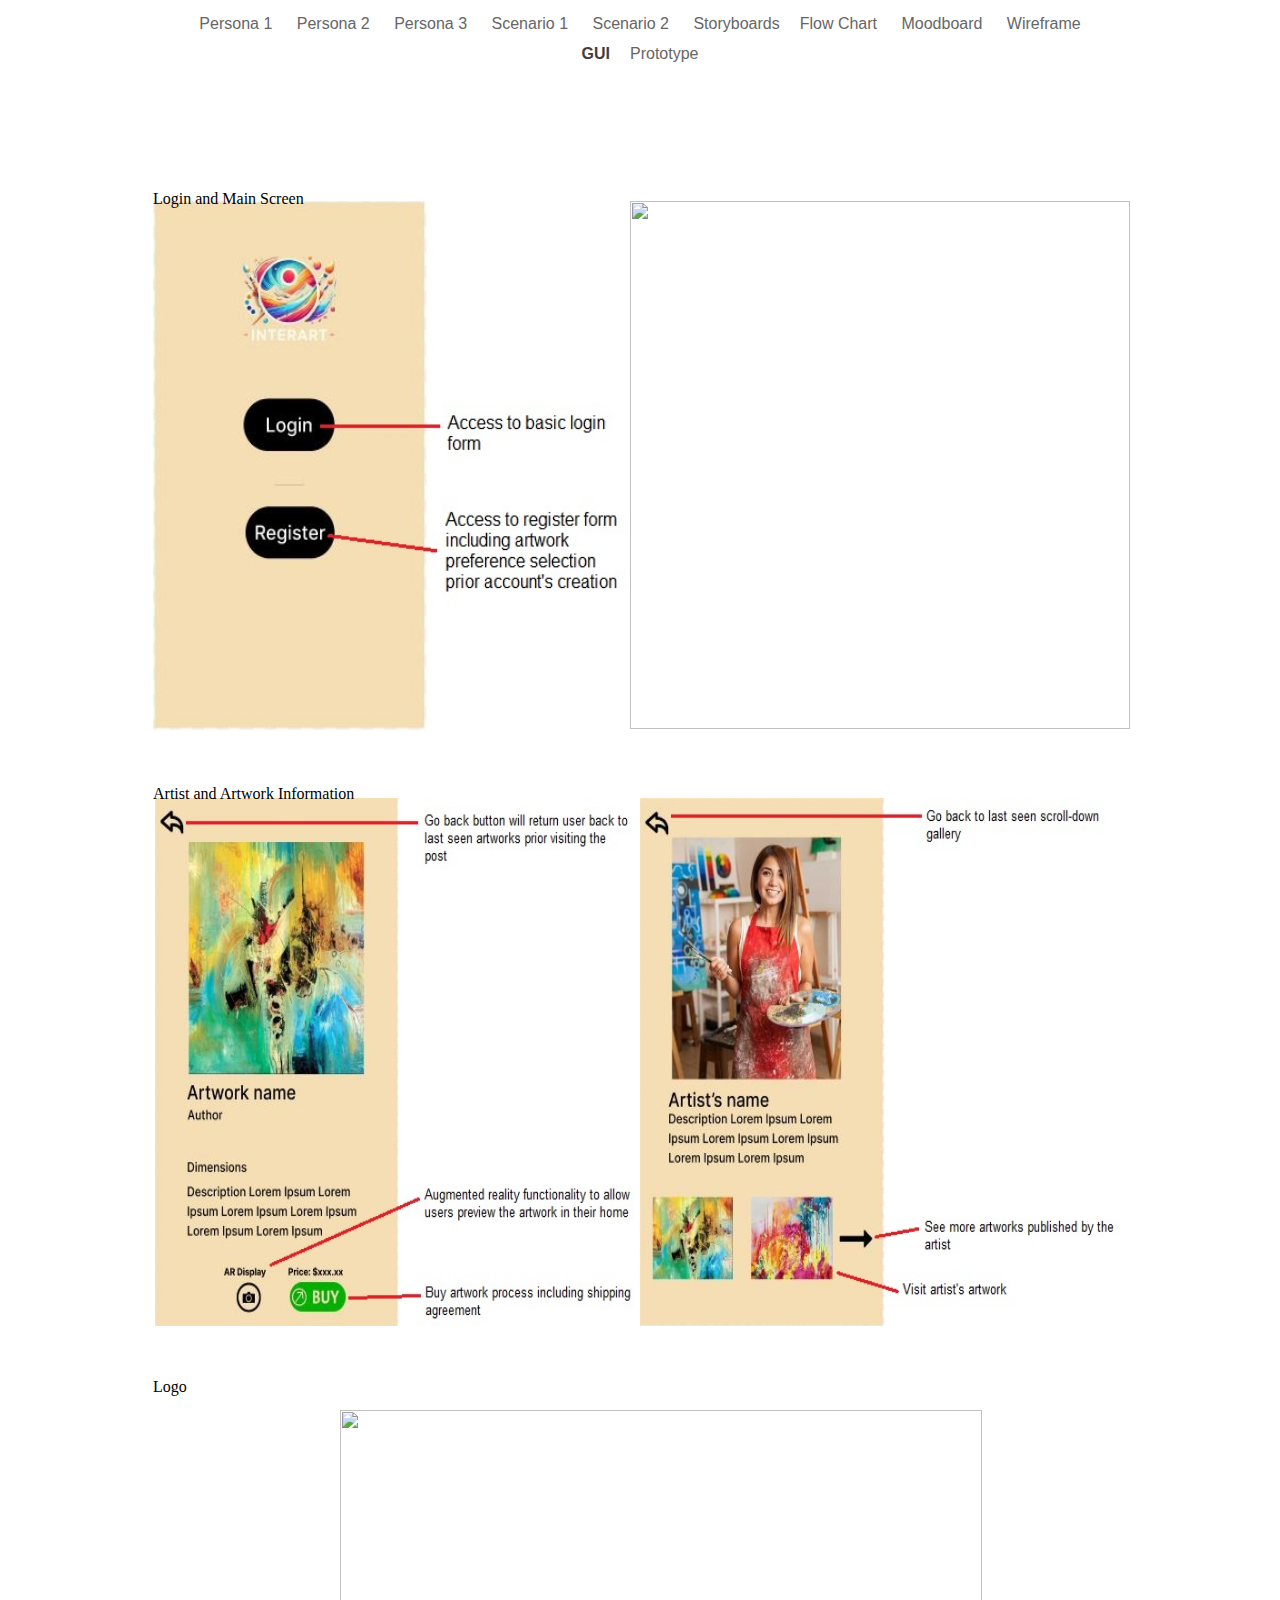
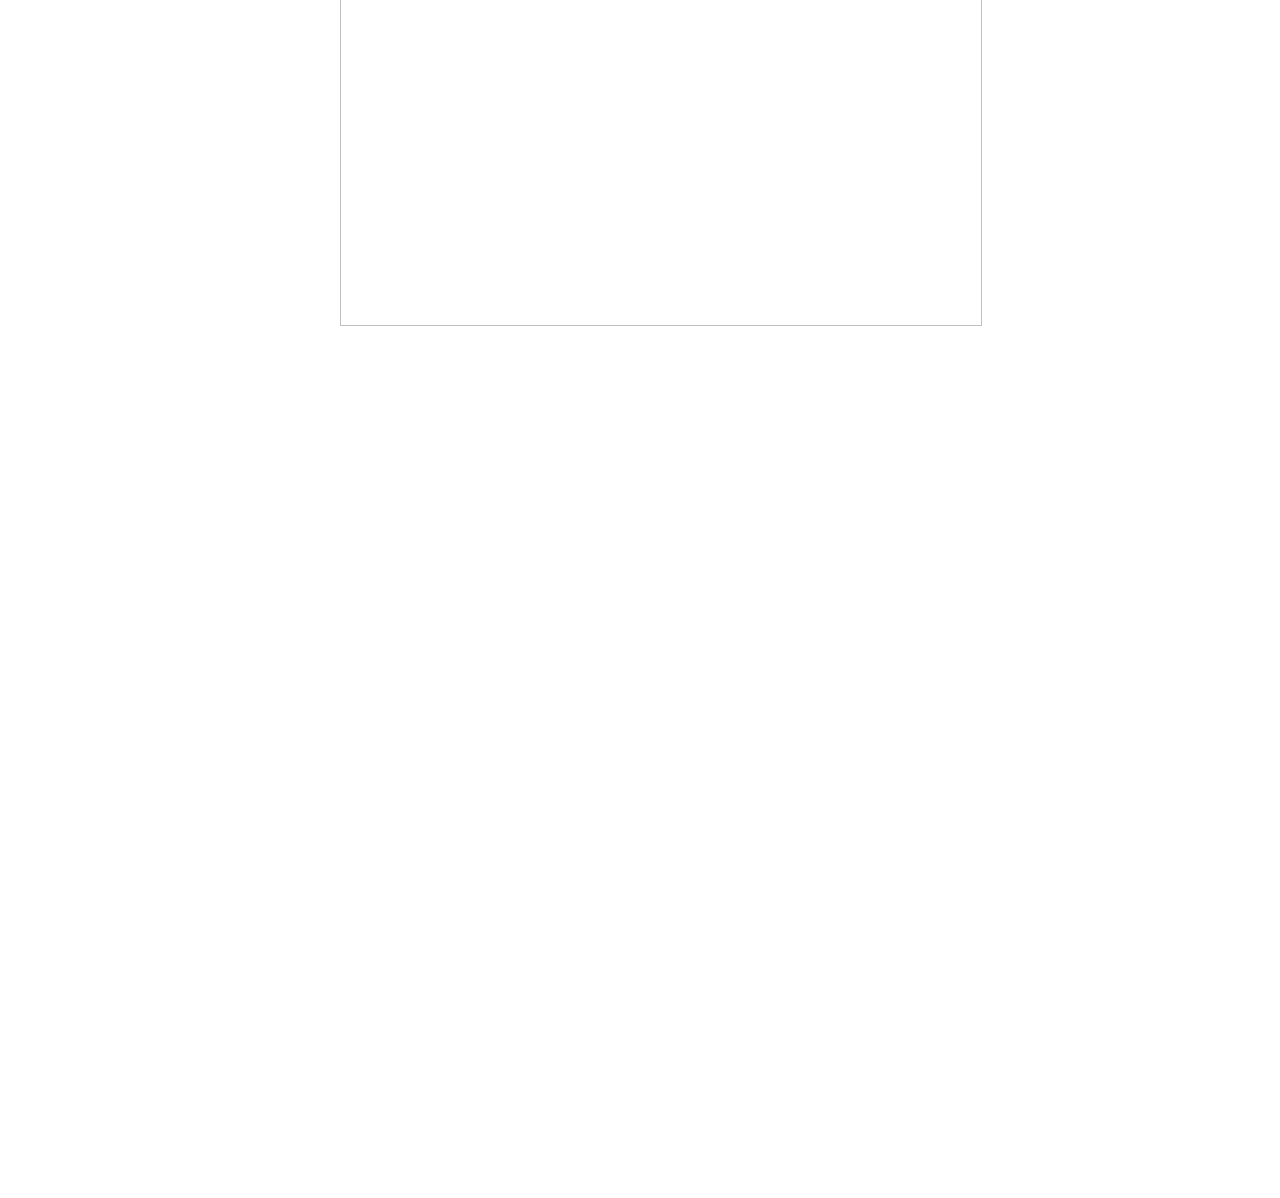
==== GUI.html @ 5694889e "Add files via upload" ====
<!DOCTYPE html PUBLIC "-//W3C//DTD XHTML 1.0 Transitional//EN" "http://www.w3.org/TR/xhtml1/DTD/xhtml1-transitional.dtd">
<!-- saved from url=(0081)https://www3.cs.stonybrook.edu/~tony/hci/examples/VirtualVisitSite/Wireframe.html -->
<html xmlns="http://www.w3.org/1999/xhtml" xml:lang="en" lang="en"><head><meta http-equiv="Content-Type" content="text/html; charset=UTF-8">
    
    <meta name="Generator" content="iWeb 3.0.4">
    <meta name="iWeb-Build" content="local-build-20130509">
    <meta http-equiv="X-UA-Compatible" content="IE=EmulateIE7">
    <meta name="viewport" content="width=1000">
    <title>GUI</title>
    <link rel="stylesheet" type="text/css" media="screen,print" href="./Wireframe_files/Wireframe.css">
    <!--[if lt IE 8]><link rel='stylesheet' type='text/css' media='screen,print' href='Wireframe_files/WireframeIE.css'/><![endif]-->
    <!--[if gte IE 8]><link rel='stylesheet' type='text/css' media='screen,print' href='Media/IE8.css'/><![endif]-->
    <script type="text/javascript" src="./Wireframe_files/iWebSite.js"></script>
    <script type="text/javascript" src="./Wireframe_files/WidgetCommon.js"></script>
    <script type="text/javascript" src="./Wireframe_files/navbar.js"></script>
    <script type="text/javascript" src="./Wireframe_files/iWebImage.js"></script>
    <script type="text/javascript" src="./Wireframe_files/Wireframe.js"></script>
  <style type="text/css">div#widget0 .navbar {
	font-family: Arial, sans-serif;
	font-size: 1em;
	color: #666;
	margin: 9px 0px 6px 0px;
	line-height: 30px;
}

div#widget0 .navbar-bg {
	text-align: center;
}

div#widget0 .navbar-bg ul {
	list-style: none;
	margin: 0px;
	padding: 0px;
}


div#widget0 li {
	list-style-type: none;
	display: inline;
	padding: 0px 10px 0px 10px;
}


div#widget0 li a {
	text-decoration: none;
	color: #666;
}

div#widget0 li a:visited {
	text-decoration: none;
	color: #666;
}

div#widget0 li a:hover
{
 	color: #463C3C;
	text-decoration: none;
}


div#widget0 li.current-page a
{
	 color: #463C3C;
	text-decoration: none;
	font-weight: bold;

}
</style></head>
  <body style="background: rgb(255, 255, 255); margin: 0pt; " onload="onPageLoad();" onunload="onPageUnload();">
    <div style="text-align: center; ">
      <div style="margin-bottom: 0px; margin-left: auto; margin-right: auto; margin-top: 0px; overflow: hidden; position: relative; word-wrap: break-word;  background: rgb(255, 255, 255); text-align: left; width: 1000px; " id="body_content">
        <div style="margin-left: 0px; position: relative; width: 1000px; z-index: 0; " id="nav_layer">
          <div style="height: 0px; line-height: 0px; " class="bumper">&nbsp;</div>
          <div class="com-apple-iweb-widget-navbar flowDefining" id="widget0" style="margin-left: 0px; margin-top: 0px; opacity: 1.00; position: relative; width: 1000px; z-index: 1; ">
    
            <div id="widget0-navbar" class="navbar">

      
              <div id="widget0-bg" class="navbar-bg">

        
                <ul id="widget0-navbar-list" class="navbar-list"></li><li class="noncurrent-page"><a href="Persona 1.html">Persona&nbsp;1 </a></li><li class="noncurrent-page"><a href="Persona 2.html">Persona&nbsp;2 </a></li><li class="noncurrent-page"><a href="Persona 3.html">Persona&nbsp;3 </a></li><li class="noncurrent-page"><a href="Scenario 1 Browse by Plan.html">Scenario&nbsp;1 </a></li><li class="noncurrent-page"><a href="Scenario 2 Browse by Category.html">Scenario&nbsp;2 </a></li><li class="noncurrent-page"><a href="Scenarios.html">Storyboards</a></li></li><li class="noncurrent-page"><a href="FlowChart.html">Flow&nbsp;Chart </a></li><li class="noncurrent-page"><a href="Moodboard.html">Moodboard </a></li></li><li class="noncurrent-page"><a href="Wireframe.html">Wireframe </a></li><li class="current-page"><a href="GUI.html">GUI</a></li><li class="noncurrent-page"><a href="Prototype.html">Prototype</a></li>
                
      
</div>
              
    
</div>
          </div>
          <script type="text/javascript"><!--//--><![CDATA[//><!--
new NavBar('widget0', 'Scripts/Widgets/Navbar', 'Scripts/Widgets/SharedResources', '.', {"path-to-root": "", "navbar-css": ".navbar {\n\tfont-family: Arial, sans-serif;\n\tfont-size: 1em;\n\tcolor: #666;\n\tmargin: 9px 0px 6px 0px;\n\tline-height: 30px;\n}\n\n.navbar-bg {\n\ttext-align: center;\n}\n\n.navbar-bg ul {\n\tlist-style: none;\n\tmargin: 0px;\n\tpadding: 0px;\n}\n\n\nli {\n\tlist-style-type: none;\n\tdisplay: inline;\n\tpadding: 0px 10px 0px 10px;\n}\n\n\nli a {\n\ttext-decoration: none;\n\tcolor: #666;\n}\n\nli a:visited {\n\ttext-decoration: none;\n\tcolor: #666;\n}\n\nli a:hover\r{\r\n \tcolor: #463C3C;\n\ttext-decoration: none;\r}\n\n\nli.current-page a\r{\r\t color: #463C3C;\n\ttext-decoration: none;\n\tfont-weight: bold;\r\r}\n", "current-page-GUID": "9FDEF1D4-D369-4D3C-9753-6FD51572F139", "isCollectionPage": "NO"});
//--><!]]></script>
          <div style="clear: both; height: 0px; line-height: 0px; " class="spacer">&nbsp;</div>
        </div>
        <div style="height: 73px; margin-left: 0px; position: relative; width: 1000px; z-index: 10; " id="header_layer">
          <div style="height: 0px; line-height: 0px; " class="bumper">&nbsp;</div>
          <div style="height: 1px; width: 1001px;  height: 1px; left: -1px; position: absolute; top: 3px; width: 1001px; z-index: 1; " class="tinyText">
            <div style="position: relative; width: 1001px; ">
              <img src="./Wireframe_files/shapeimage_1.jpg" alt="" style="height: 1px; left: 0px; position: absolute; top: 0px; width: 1001px; ">
            </div>
          </div>
          


          <div style="height: 50px; width: 971px;  height: 50px; left: 11px; position: absolute; top: 23px; width: 971px; z-index: 1; " class="tinyText style_SkipStrokeSkipFillSkipOpacity shadow_0"><canvas width="992" height="71" style="position: absolute; top: -6px; left: -6px;"></canvas>
            <div style="position: relative; width: 971px; ">
              <img src="./GUI files/shapeimage_2.png" alt="Wireframe" style="height: 42px; left: 0px; margin-left: 4px; margin-top: 4px; position: absolute; top: 0px; width: 963px; opacity: 0;">
            </div>
          </div>
        </div>
        <div style="margin-left: 0px; position: relative; width: 1000px; z-index: 5; " id="body_layer">
          <div style="height: 0px; line-height: 0px; " class="bumper">&nbsp;</div>
          <div style="height: 1px; width: 998px;  height: 0px; left: 1px; position: absolute; top: 1884px; width: 998px; z-index: 1; " class="tinyText">
            <div style="position: relative; width: 998px; ">
              <img src="./Wireframe_files/shapeimage_3.jpg" alt="" style="height: 1px; left: 0px; position: absolute; top: 0px; width: 998px; ">
            </div>
          </div>
          


          <div style="height: 1298px; width: 1680px;  height: 1298px; left: 13px; position: absolute; top: 53px; width: 1680px; z-index: 1; " class="">
            <img src="./GUI files/login-register.JPG" alt="" style="border: none; height: 531px; width: 500px; ">
          </div>
          <div style="height: 1298px; width: 1680px;  height: 1298px; left: 490px; position: absolute; top: 53px; width: 1680px; z-index: 1; " class="">
            <img src="./GUI files/artwork scroll-down gallery.JPG" alt="" style="border: none; height: 528px; width: 500px; ">
          </div>
          


          <div style="height: 749px; width: 969px;  height: 749px; left: 15.2px; position: absolute; top: 650px; width: 969px; z-index: 1; " class="tinyText style_SkipStroke stroke_0">
            <img src="./GUI files/artwork post.JPG" alt="" style="border: none; height: 528px; width: 500px; ">
          </div>
          <div style="height: 749px; width: 969px;  height: 749px; left: 500px; position: absolute; top: 650px; width: 969px; z-index: 1; " class="tinyText style_SkipStroke stroke_0">
            <img src="./GUI files/artist profile.JPG" alt="" style="border: none; height: 528px; width: 490px; ">
          </div>


          <div style="height: 529px; width: 966px;  height: 528px; left: 14px; position: absolute; top: 53px; width: 965px; z-index: 1; " class="tinyText style_SkipStrokeSkipFillSkipOpacity_1 shadow_1"><canvas width="987" height="550" style="position: absolute; top: -6px; left: -6px;"></canvas>
            <div style="position: relative; width: 965px; ">
              <img src="./Wireframe_files/shapeimage_4.png" alt="" style="height: 529px; left: 0px; position: absolute; top: 0px; width: 966px; opacity: 0;">
            </div>
          </div>
          


          <div style="height: 529px; width: 966px;  height: 528px; left: 14px; position: absolute; top: 649px; width: 965px; z-index: 1; " class="tinyText style_SkipStrokeSkipFillSkipOpacity_1 shadow_2"><canvas width="987" height="550" style="position: absolute; top: -6px; left: -6px;"></canvas>
            <div style="position: relative; width: 965px; ">
              <img src="./Wireframe_files/shapeimage_5.png" alt="" style="height: 529px; left: 0px; position: absolute; top: 0px; width: 966px; opacity: 0;">
            </div>
          </div>
          


          <div id="id1" style="height: 38px; left: 13px; position: absolute; top: 19px; width: 234px; z-index: 1; " class="style_SkipStroke_1 shape-with-text">
            <div class="text-content graphic_textbox_layout_style_default_External_234_38" style="padding: 0px; ">
              <div class="graphic_textbox_layout_style_default">
                <p style="padding-bottom: 0pt; padding-top: 0pt; line-height: 31.35px;" class="paragraph_style">Login and Main Screen</p>
              </div>
            </div>
          </div>
          


          <div id="id2" style="height: 38px; left: 13px; position: absolute; top: 614px; width: 234px; z-index: 1; " class="style_SkipStroke_1 shape-with-text">
            <div class="text-content graphic_textbox_layout_style_default_External_234_38" style="padding: 0px; ">
              <div class="graphic_textbox_layout_style_default">
                <p style="padding-bottom: 0pt; padding-top: 0pt; line-height: 31.35px;" class="paragraph_style">Artist and Artwork Information</p>
              </div>
            </div>
          </div>
          


          


          <div style="height: 516px; width: 442px;  height: 516px; left: 200px; position: absolute; top: 1262px; width: 442px; z-index: 1; " class="tinyText style_SkipStroke stroke_0">
            <img src="./Wireframe_files/interart_logo-removebg-preview.png" alt="" style="border: none; height: 516px; width: 642px; ">
          </div>
          


    
          


          <div id="id3" style="height: 72px; left: 13px; position: absolute; top: 1214px; width: 455px; z-index: 1; " class="style_SkipStroke_1 shape-with-text">
            <div class="text-content graphic_textbox_layout_style_default_External_455_72" style="padding: 0px; ">
              <div class="graphic_textbox_layout_style_default">
                <p style="padding-bottom: 0pt; padding-top: 0pt; " class="paragraph_style">Logo</p>
              </div>
            </div>
          </div>
          


          </div>
          <div style="height: 2500px; line-height: 2500px; " class="spacer">&nbsp;</div>
        </div>
        <div style="height: 150px; margin-left: 0px; position: relative; width: 1000px; z-index: 15; " id="footer_layer">
          <div style="height: 0px; line-height: 0px; " class="bumper">&nbsp;</div>
        </div>
      </div>
    </div>
  



<div id="hl-aria-live-message-container" aria-live="polite" class="visually-hidden"></div><div id="hl-aria-live-alert-container" role="alert" aria-live="assertive" class="visually-hidden"></div></body></html>
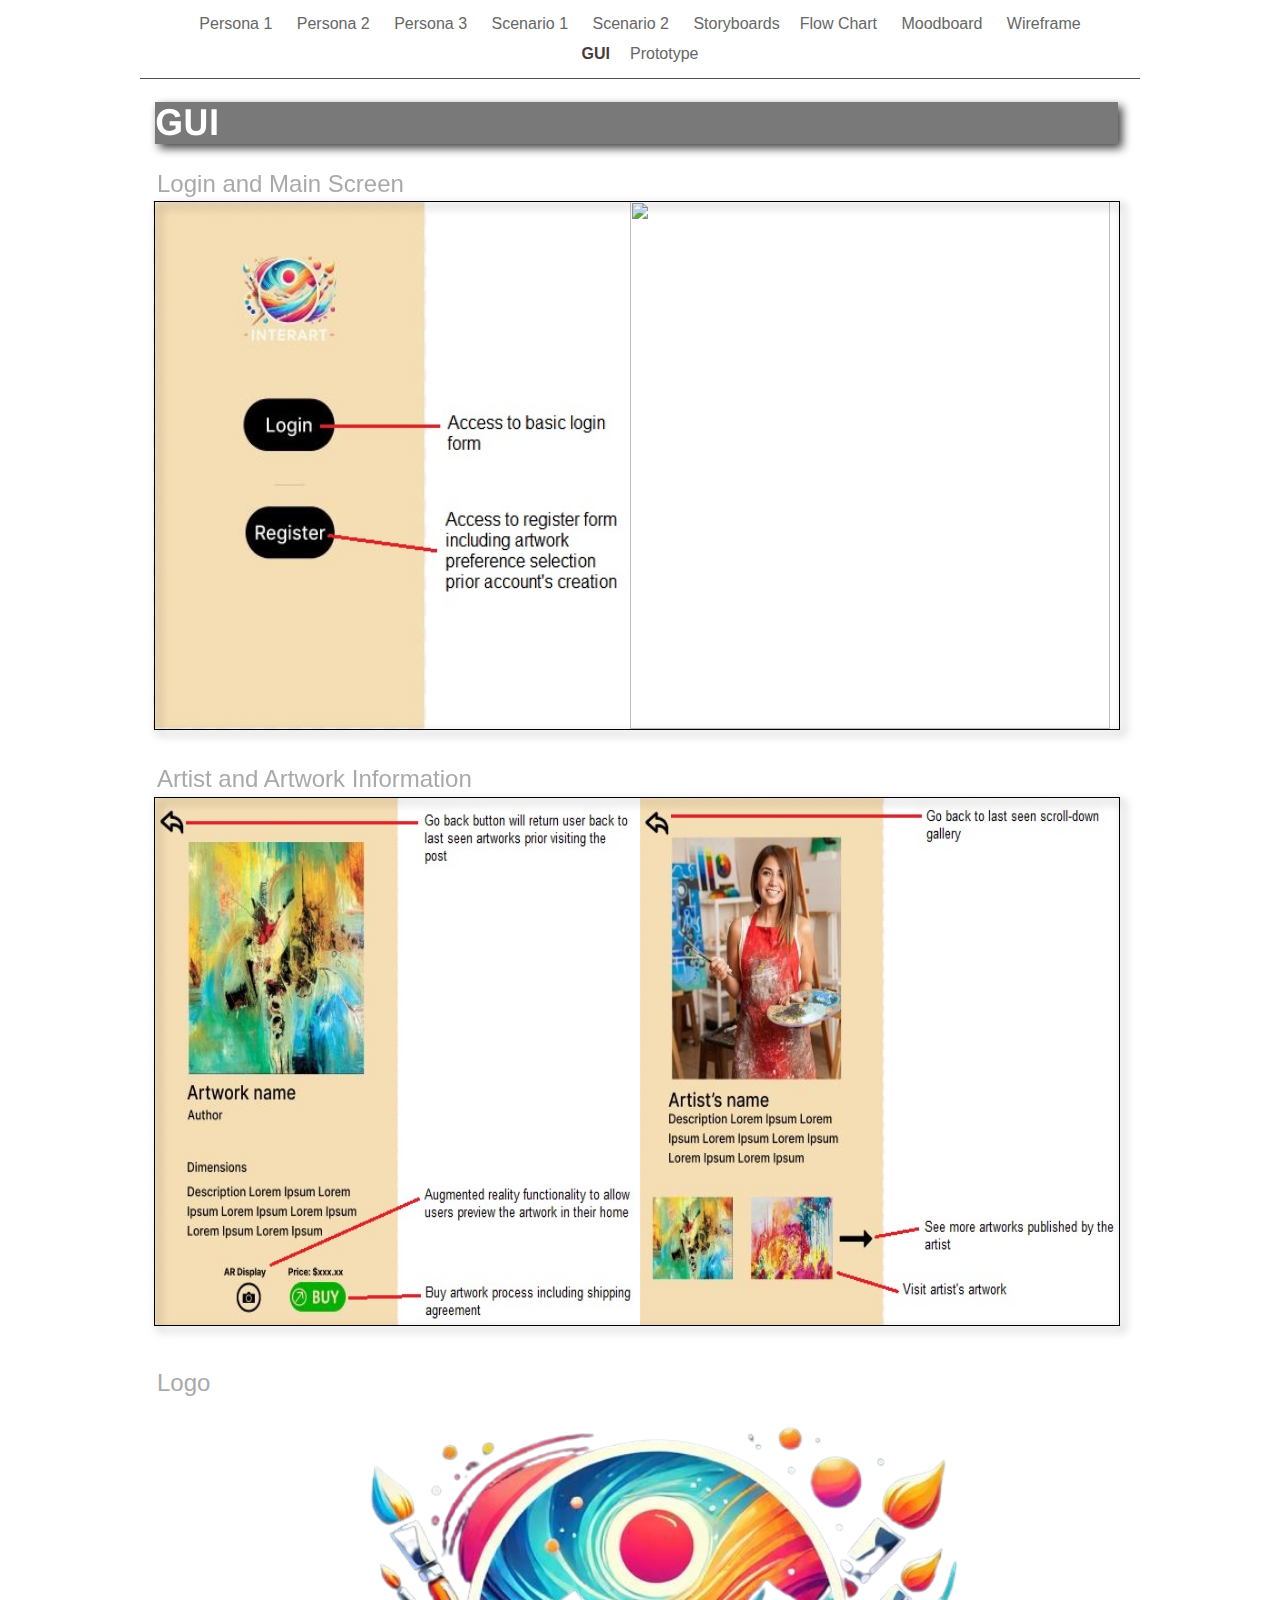
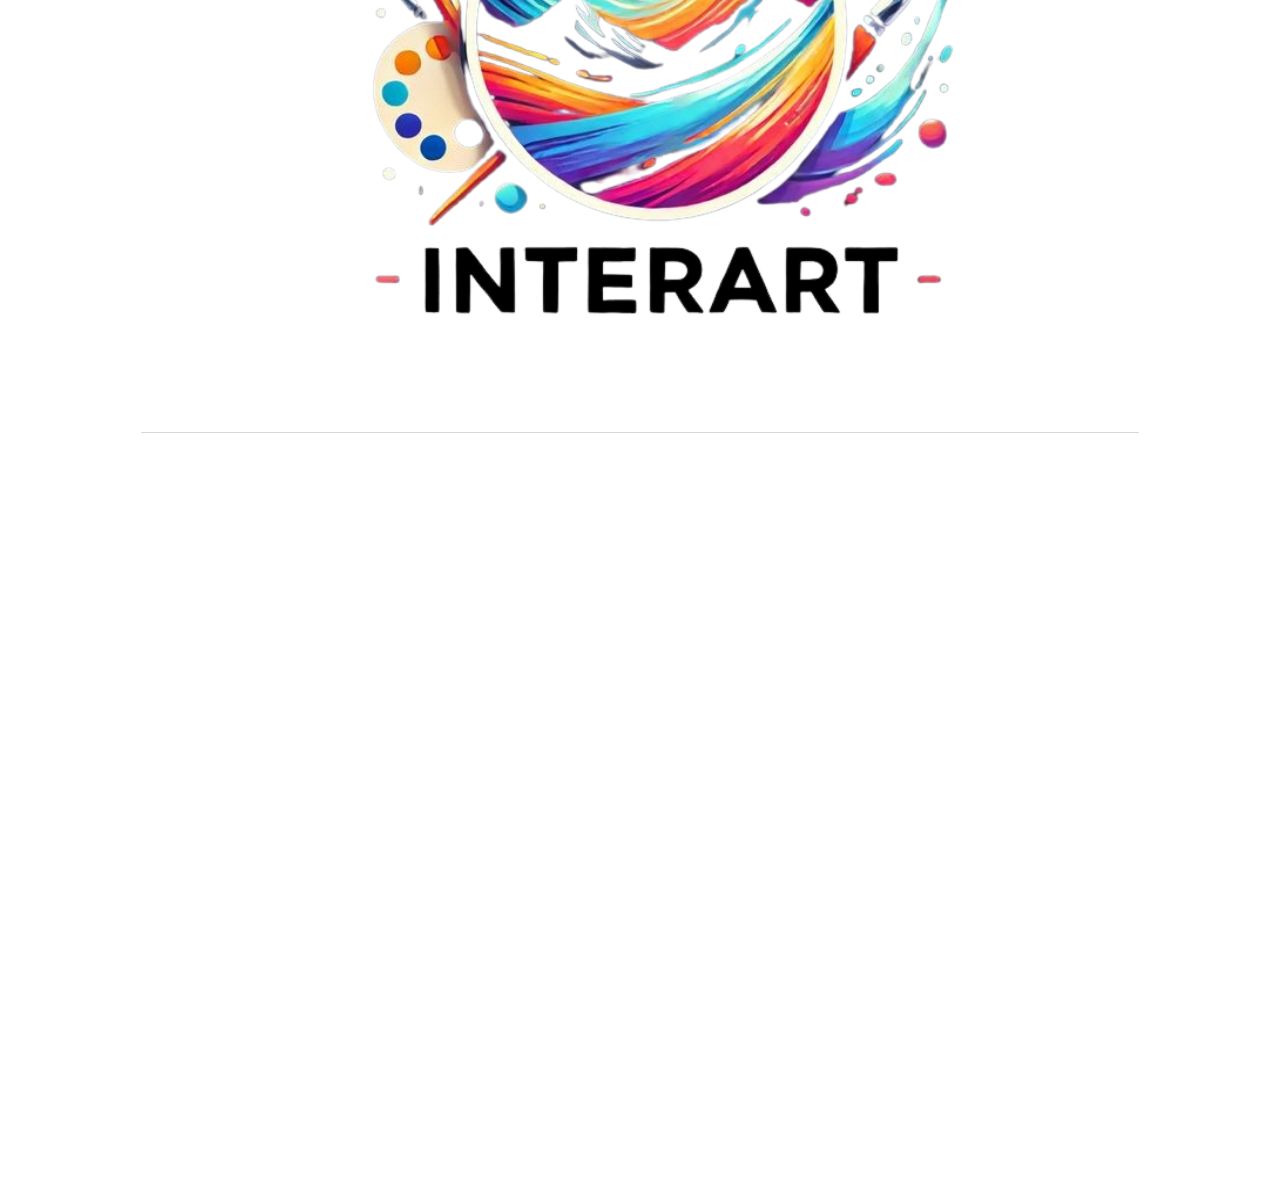
==== commit f0388e40: "Update GUI.html" ====
--- a/GUI.html
+++ b/GUI.html
@@ -122,7 +122,7 @@
             <img src="./GUI files/login-register.JPG" alt="" style="border: none; height: 531px; width: 500px; ">
           </div>
           <div style="height: 1298px; width: 1680px;  height: 1298px; left: 490px; position: absolute; top: 53px; width: 1680px; z-index: 1; " class="">
-            <img src="./GUI files/artwork scroll-down gallery.JPG" alt="" style="border: none; height: 528px; width: 500px; ">
+            <img src="./GUI files/artwork scroll-down gallery.JPG" alt="" style="border: none; height: 528px; width: 480px; ">
           </div>
           
 
@@ -206,4 +206,4 @@
 
 
 
-<div id="hl-aria-live-message-container" aria-live="polite" class="visually-hidden"></div><div id="hl-aria-live-alert-container" role="alert" aria-live="assertive" class="visually-hidden"></div></body></html>+<div id="hl-aria-live-message-container" aria-live="polite" class="visually-hidden"></div><div id="hl-aria-live-alert-container" role="alert" aria-live="assertive" class="visually-hidden"></div></body></html>
--- a/Wireframe_files/Wireframe.css
+++ b/Wireframe_files/Wireframe.css
@@ -0,0 +1,133 @@
+.paragraph_style {
+    color: rgb(169, 169, 169);
+    font-family: 'ArialMT', 'Arial', sans-serif;
+    font-size: 24px;
+    font-stretch: normal;
+    font-style: normal;
+    font-variant: normal;
+    font-weight: 400;
+    letter-spacing: 0;
+    line-height: 33px;
+    margin-bottom: 0px;
+    margin-left: 0px;
+    margin-right: 0px;
+    margin-top: 0px;
+    opacity: 1.00;
+    padding-bottom: 0px;
+    padding-top: 0px;
+    text-align: left;
+    text-decoration: none;
+    text-indent: 0px;
+    text-transform: none;
+}
+.style_SkipStrokeSkipFillSkipOpacity {
+}
+.style_SkipStrokeSkipFillSkipOpacity_1 {
+}
+.style_SkipStroke {
+    background: transparent;
+    opacity: 1.00;
+}
+.style_SkipStroke_1 {
+    background: transparent;
+    opacity: 1.00;
+}
+.Body {
+    color: rgb(88, 77, 77);
+    font-family: 'ArialMT', 'Arial', sans-serif;
+    font-size: 15px;
+    font-stretch: normal;
+    font-style: normal;
+    font-variant: normal;
+    font-weight: 400;
+    letter-spacing: 0;
+    line-height: 20px;
+    margin-bottom: 0px;
+    margin-left: 0px;
+    margin-right: 0px;
+    margin-top: 0px;
+    opacity: 1.00;
+    padding-bottom: 0px;
+    padding-top: 0px;
+    text-align: left;
+    text-decoration: none;
+    text-indent: 0px;
+    text-transform: none;
+}
+.graphic_generic_header_textbox_style_default_SkipStrokeSkipFillSkipOpacity {
+}
+.graphic_image_style_default_SkipStroke {
+    background: transparent;
+    opacity: 1.00;
+}
+.graphic_shape_style_default_SkipStrokeSkipFillSkipOpacity {
+}
+.graphic_textbox_layout_style_default {
+    padding: 4px;
+}
+.graphic_textbox_layout_style_default_External_234_38 {
+    position: relative;
+}
+.graphic_textbox_layout_style_default_External_455_72 {
+    position: relative;
+}
+.graphic_textbox_style_default_SkipStroke {
+    background: transparent;
+    opacity: 1.00;
+}
+.bumper {
+    font-size: 1px;
+    line-height: 1px;
+}
+#widget0 a:hover {
+    color: rgb(0, 0, 0);
+    text-decoration: underline;
+}
+#widget0 a:visited {
+    color: rgb(121, 121, 121);
+    text-decoration: underline;
+}
+#widget0 a {
+    color: rgb(88, 77, 77);
+    text-decoration: underline;
+}
+.spacer {
+    font-size: 1px;
+    line-height: 1px;
+}
+body { 
+    -webkit-text-size-adjust: none;
+}
+div { 
+    overflow: visible; 
+}
+img { 
+    border: none; 
+}
+.InlineBlock { 
+    display: inline; 
+}
+.InlineBlock { 
+    display: inline-block; 
+}
+.inline-block {
+    display: inline-block;
+    vertical-align: baseline;
+    margin-bottom:0.3em;
+}
+.inline-block.shape-with-text {
+    vertical-align: bottom;
+}
+.vertical-align-middle-middlebox {
+    display: table;
+}
+.vertical-align-middle-innerbox {
+    display: table-cell;
+    vertical-align: middle;
+}
+div.paragraph {
+    position: relative;
+}
+li.full-width {
+    width: 100;
+}
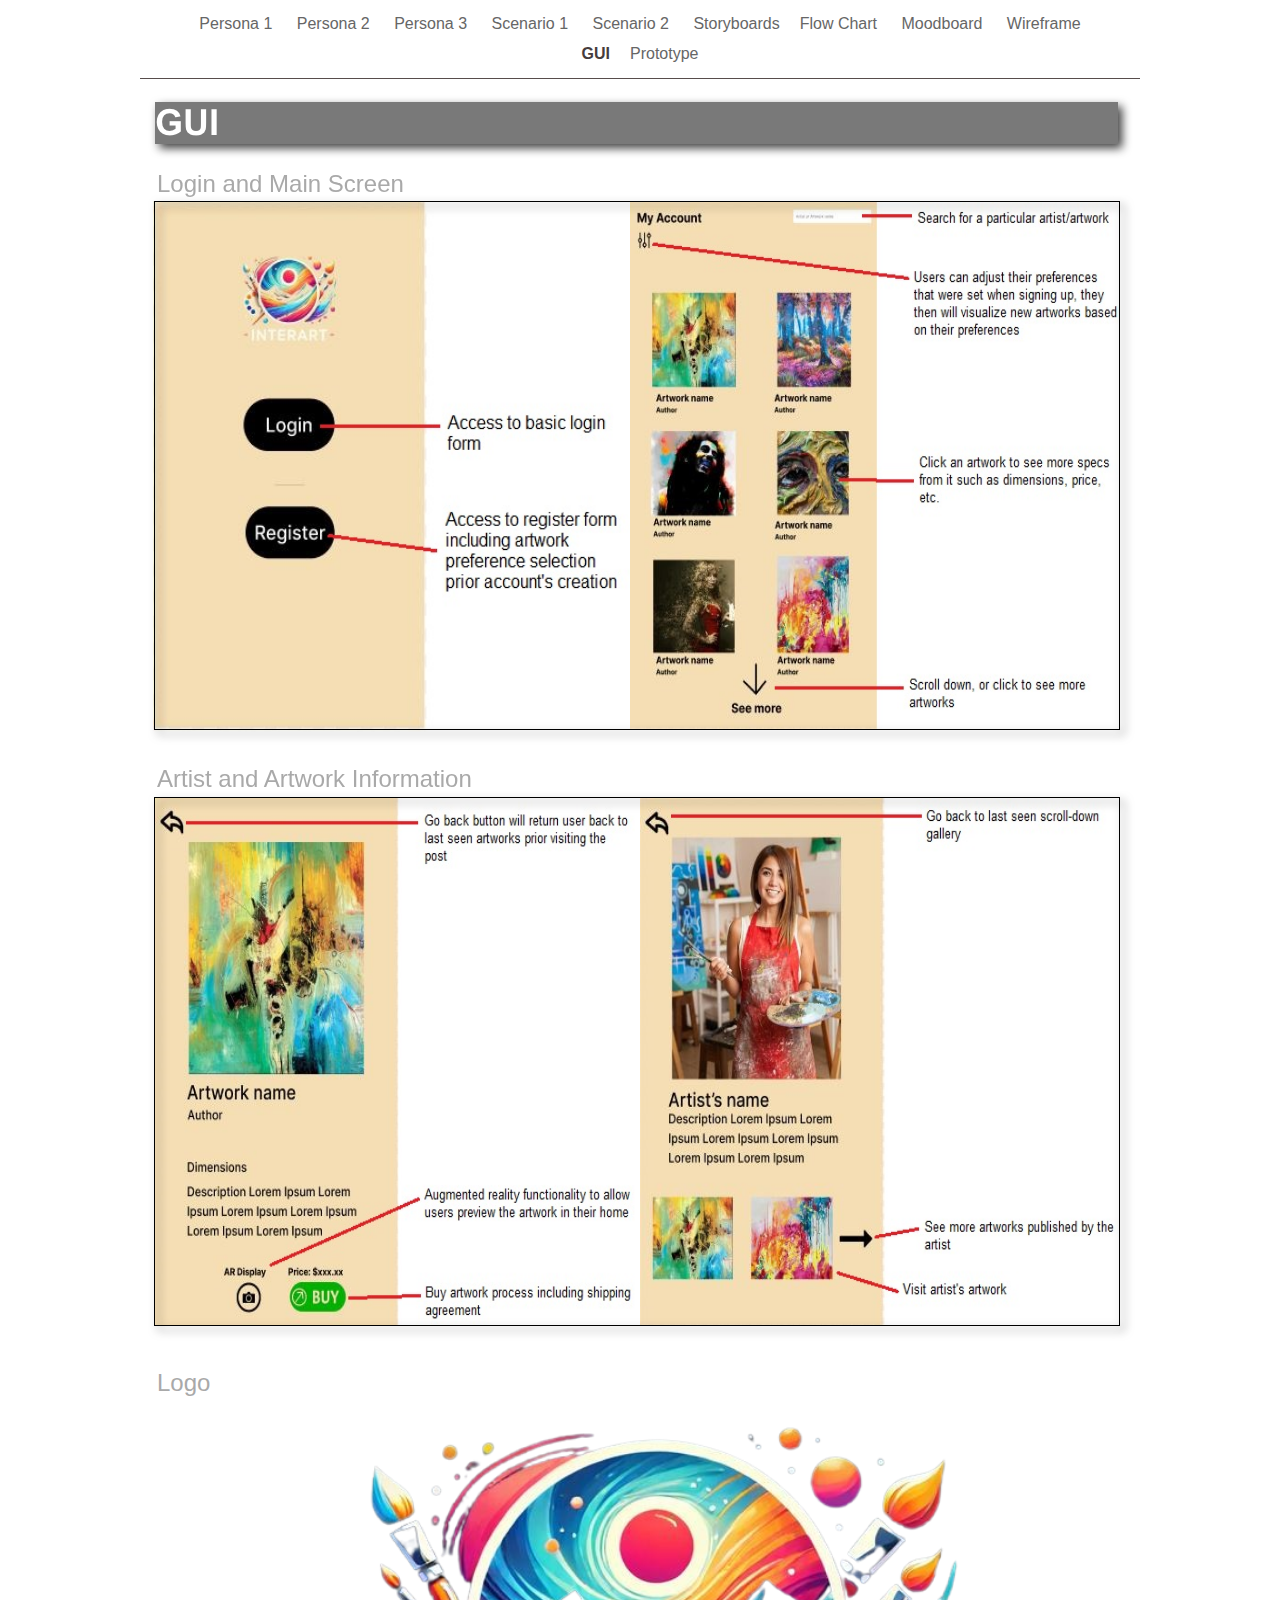
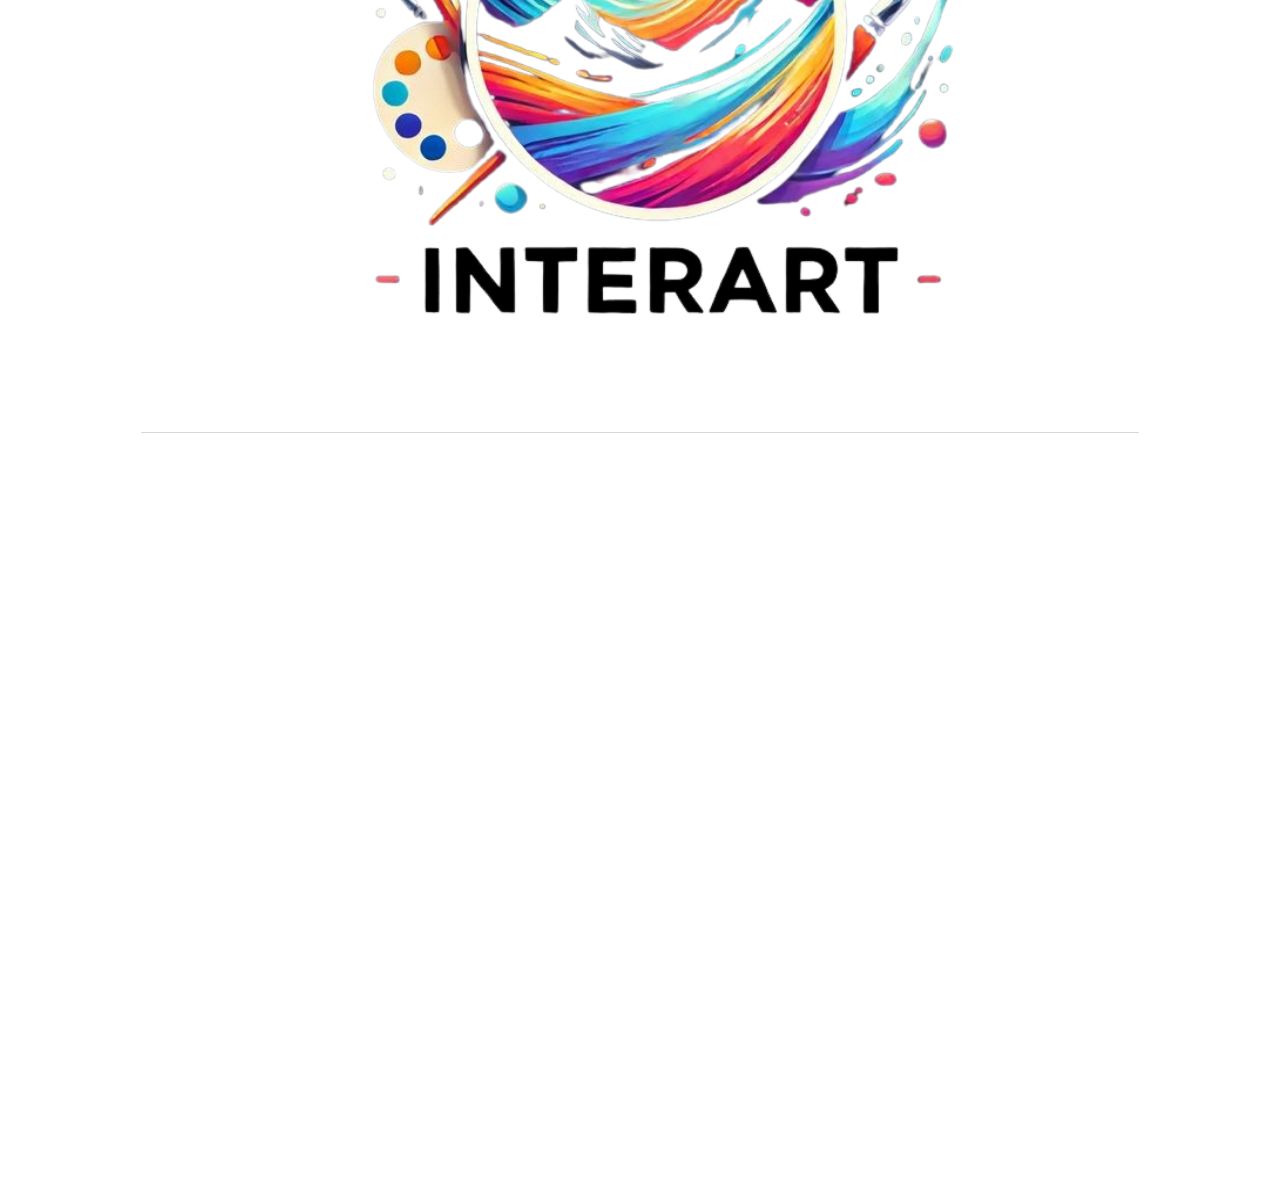
==== commit 29ad08e9: "Update GUI.html" ====
--- a/GUI.html
+++ b/GUI.html
@@ -104,7 +104,7 @@
 
           <div style="height: 50px; width: 971px;  height: 50px; left: 11px; position: absolute; top: 23px; width: 971px; z-index: 1; " class="tinyText style_SkipStrokeSkipFillSkipOpacity shadow_0"><canvas width="992" height="71" style="position: absolute; top: -6px; left: -6px;"></canvas>
             <div style="position: relative; width: 971px; ">
-              <img src="./GUI files/shapeimage_2.png" alt="Wireframe" style="height: 42px; left: 0px; margin-left: 4px; margin-top: 4px; position: absolute; top: 0px; width: 963px; opacity: 0;">
+              <img src="./GUI files/shapeimage_2.png" alt="GUI" style="height: 42px; left: 0px; margin-left: 4px; margin-top: 4px; position: absolute; top: 0px; width: 963px; opacity: 0;">
             </div>
           </div>
         </div>
@@ -122,7 +122,7 @@
             <img src="./GUI files/login-register.JPG" alt="" style="border: none; height: 531px; width: 500px; ">
           </div>
           <div style="height: 1298px; width: 1680px;  height: 1298px; left: 490px; position: absolute; top: 53px; width: 1680px; z-index: 1; " class="">
-            <img src="./GUI files/artwork scroll-down gallery.JPG" alt="" style="border: none; height: 528px; width: 480px; ">
+            <img src="./GUI files/artwork scroll-down gallery.JPG" alt="" style="border: none; height: 528px; width: 500px; ">
           </div>
           
 
